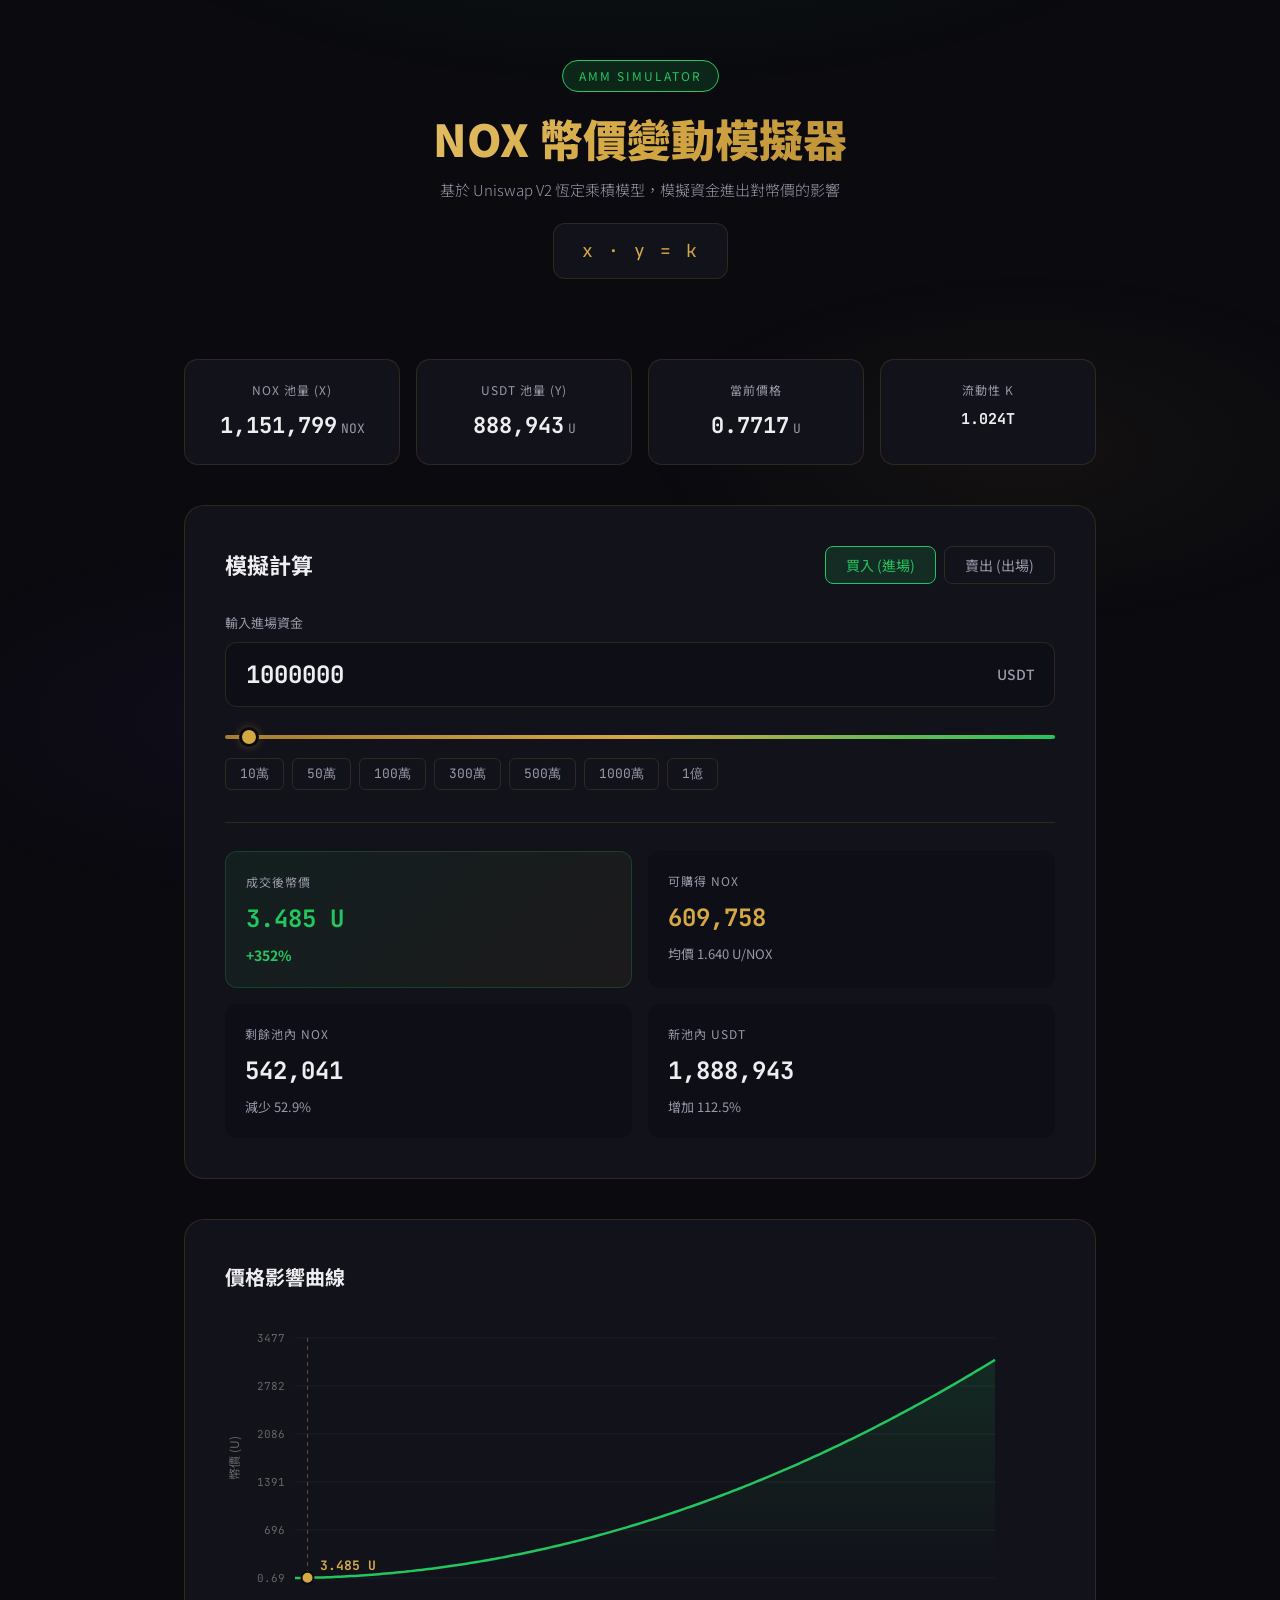
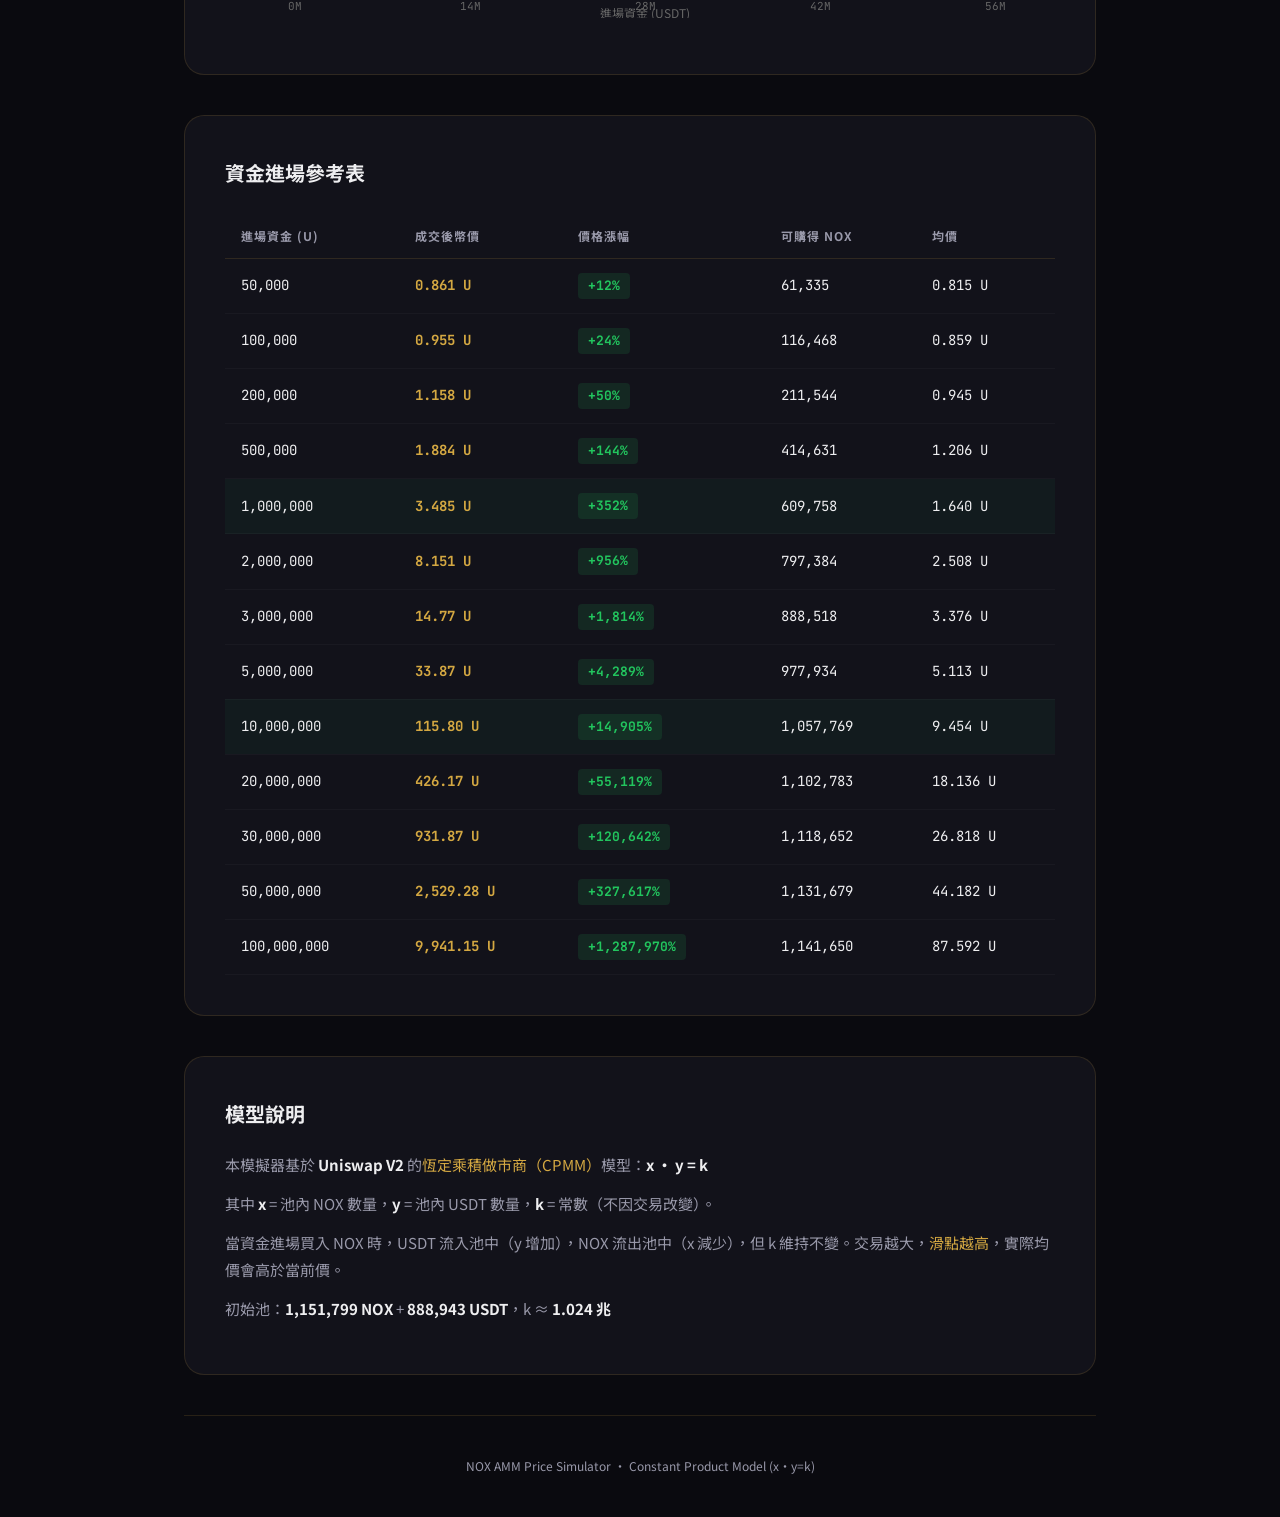
==== amm.html @ d7631117 "feat(amm): add NOX AMM price simulator" ====
<!DOCTYPE html>
<html lang="zh-Hant">
<head>
<meta charset="UTF-8">
<meta name="viewport" content="width=device-width, initial-scale=1.0">
<title>NOX AMM 幣價模擬器</title>
<style>
  @import url('https://fonts.googleapis.com/css2?family=Noto+Sans+TC:wght@300;400;500;700;900&family=JetBrains+Mono:wght@400;700&display=swap');

  :root {
    --gold: #D4A842;
    --gold-light: #F0D68A;
    --gold-dark: #A67C2E;
    --green: #22C55E;
    --green-glow: rgba(34, 197, 94, 0.15);
    --red: #EF4444;
    --bg-dark: #0A0A0F;
    --bg-card: #12121A;
    --bg-card-hover: #1A1A28;
    --bg-input: #0E0E16;
    --text-primary: #EEEEF0;
    --text-secondary: #9999AA;
    --purple: #8B5CF6;
    --blue: #3B82F6;
    --border: rgba(212, 168, 66, 0.15);
    --border-focus: rgba(212, 168, 66, 0.4);
  }

  * { margin: 0; padding: 0; box-sizing: border-box; }

  body {
    font-family: 'Noto Sans TC', -apple-system, sans-serif;
    background: var(--bg-dark);
    color: var(--text-primary);
    line-height: 1.7;
    overflow-x: hidden;
    min-height: 100vh;
  }

  body::before {
    content: '';
    position: fixed;
    top: 0; left: 0; right: 0; bottom: 0;
    background:
      radial-gradient(ellipse 80% 50% at 50% -20%, rgba(34, 197, 94, 0.08) 0%, transparent 60%),
      radial-gradient(ellipse 60% 40% at 80% 50%, rgba(212, 168, 66, 0.05) 0%, transparent 50%),
      radial-gradient(ellipse 60% 40% at 20% 80%, rgba(139, 92, 246, 0.05) 0%, transparent 50%);
    pointer-events: none;
    z-index: 0;
  }

  .container {
    max-width: 960px;
    margin: 0 auto;
    padding: 0 24px;
    position: relative;
    z-index: 1;
  }

  /* Hero */
  .hero {
    text-align: center;
    padding: 60px 0 40px;
  }

  .hero-badge {
    display: inline-block;
    padding: 5px 16px;
    border: 1px solid var(--green);
    border-radius: 50px;
    font-size: 12px;
    letter-spacing: 2px;
    color: var(--green);
    text-transform: uppercase;
    margin-bottom: 20px;
    background: var(--green-glow);
  }

  .hero h1 {
    font-size: clamp(28px, 5vw, 44px);
    font-weight: 900;
    line-height: 1.2;
    margin-bottom: 12px;
    background: linear-gradient(135deg, var(--gold-light) 0%, var(--gold) 50%, var(--gold-dark) 100%);
    -webkit-background-clip: text;
    -webkit-text-fill-color: transparent;
    background-clip: text;
  }

  .hero-sub {
    font-size: 15px;
    color: var(--text-secondary);
    font-weight: 300;
  }

  .formula-bar {
    display: inline-block;
    background: var(--bg-card);
    border: 1px solid var(--border);
    border-radius: 12px;
    padding: 12px 28px;
    margin-top: 20px;
    font-family: 'JetBrains Mono', monospace;
    font-size: 18px;
    color: var(--gold);
    letter-spacing: 2px;
  }

  /* Current pool state */
  .pool-state {
    display: grid;
    grid-template-columns: repeat(4, 1fr);
    gap: 16px;
    margin: 40px 0;
  }

  .pool-stat {
    background: var(--bg-card);
    border: 1px solid var(--border);
    border-radius: 14px;
    padding: 20px;
    text-align: center;
  }

  .pool-stat-label {
    font-size: 12px;
    color: var(--text-secondary);
    letter-spacing: 1px;
    text-transform: uppercase;
    margin-bottom: 6px;
  }

  .pool-stat-value {
    font-family: 'JetBrains Mono', monospace;
    font-size: 22px;
    font-weight: 700;
    color: var(--text-primary);
  }

  .pool-stat-value .unit {
    font-size: 13px;
    color: var(--text-secondary);
    font-weight: 400;
    margin-left: 4px;
  }

  /* Simulator */
  .simulator {
    background: var(--bg-card);
    border: 1px solid var(--border);
    border-radius: 20px;
    padding: 40px;
    margin-bottom: 40px;
  }

  .sim-header {
    display: flex;
    align-items: center;
    justify-content: space-between;
    margin-bottom: 28px;
    flex-wrap: wrap;
    gap: 12px;
  }

  .sim-header h2 {
    font-size: 22px;
    font-weight: 700;
  }

  .sim-direction {
    display: flex;
    gap: 8px;
  }

  .dir-btn {
    padding: 8px 20px;
    border-radius: 8px;
    border: 1px solid var(--border);
    background: transparent;
    color: var(--text-secondary);
    font-family: 'Noto Sans TC', sans-serif;
    font-size: 14px;
    cursor: pointer;
    transition: all 0.2s;
  }

  .dir-btn.active {
    background: var(--green-glow);
    border-color: var(--green);
    color: var(--green);
  }

  .dir-btn.sell.active {
    background: rgba(239, 68, 68, 0.1);
    border-color: var(--red);
    color: var(--red);
  }

  .input-group {
    margin-bottom: 24px;
  }

  .input-label {
    font-size: 13px;
    color: var(--text-secondary);
    margin-bottom: 8px;
    display: block;
  }

  .input-wrapper {
    position: relative;
  }

  .input-wrapper input {
    width: 100%;
    padding: 16px 20px;
    padding-right: 60px;
    background: var(--bg-input);
    border: 1px solid var(--border);
    border-radius: 12px;
    color: var(--text-primary);
    font-family: 'JetBrains Mono', monospace;
    font-size: 24px;
    font-weight: 700;
    outline: none;
    transition: border-color 0.2s;
  }

  .input-wrapper input:focus {
    border-color: var(--border-focus);
  }

  .input-unit {
    position: absolute;
    right: 20px;
    top: 50%;
    transform: translateY(-50%);
    font-size: 14px;
    color: var(--text-secondary);
    font-weight: 500;
  }

  .slider-wrapper {
    margin-top: 12px;
  }

  .slider-wrapper input[type="range"] {
    width: 100%;
    -webkit-appearance: none;
    height: 4px;
    border-radius: 2px;
    background: linear-gradient(to right, var(--gold-dark), var(--gold), var(--green));
    outline: none;
  }

  .slider-wrapper input[type="range"]::-webkit-slider-thumb {
    -webkit-appearance: none;
    width: 20px;
    height: 20px;
    border-radius: 50%;
    background: var(--gold);
    cursor: pointer;
    border: 3px solid var(--bg-dark);
    box-shadow: 0 0 10px rgba(212, 168, 66, 0.3);
  }

  .preset-btns {
    display: flex;
    gap: 8px;
    margin-top: 12px;
    flex-wrap: wrap;
  }

  .preset-btn {
    padding: 6px 14px;
    border-radius: 6px;
    border: 1px solid var(--border);
    background: transparent;
    color: var(--text-secondary);
    font-family: 'JetBrains Mono', monospace;
    font-size: 13px;
    cursor: pointer;
    transition: all 0.2s;
  }

  .preset-btn:hover {
    border-color: var(--gold);
    color: var(--gold);
    background: rgba(212, 168, 66, 0.06);
  }

  /* Results */
  .results {
    display: grid;
    grid-template-columns: 1fr 1fr;
    gap: 16px;
    margin-top: 32px;
    padding-top: 28px;
    border-top: 1px solid var(--border);
  }

  .result-card {
    background: var(--bg-input);
    border-radius: 12px;
    padding: 20px;
  }

  .result-label {
    font-size: 12px;
    color: var(--text-secondary);
    letter-spacing: 1px;
    text-transform: uppercase;
    margin-bottom: 6px;
  }

  .result-value {
    font-family: 'JetBrains Mono', monospace;
    font-size: 24px;
    font-weight: 700;
  }

  .result-sub {
    font-size: 13px;
    color: var(--text-secondary);
    margin-top: 4px;
  }

  .result-change {
    font-size: 14px;
    font-weight: 700;
    margin-top: 4px;
  }

  .up { color: var(--green); }
  .down { color: var(--red); }

  .result-card.highlight {
    background: linear-gradient(135deg, rgba(34, 197, 94, 0.08), rgba(212, 168, 66, 0.06));
    border: 1px solid rgba(34, 197, 94, 0.2);
  }

  /* Chart area */
  .chart-section {
    background: var(--bg-card);
    border: 1px solid var(--border);
    border-radius: 20px;
    padding: 40px;
    margin-bottom: 40px;
  }

  .chart-section h2 {
    font-size: 20px;
    margin-bottom: 24px;
  }

  .chart-container {
    position: relative;
    height: 300px;
    margin-bottom: 16px;
  }

  canvas {
    width: 100% !important;
    height: 100% !important;
  }

  /* Reference table */
  .ref-table-section {
    background: var(--bg-card);
    border: 1px solid var(--border);
    border-radius: 20px;
    padding: 40px;
    margin-bottom: 40px;
  }

  .ref-table-section h2 {
    font-size: 20px;
    margin-bottom: 24px;
  }

  .ref-table {
    width: 100%;
    border-collapse: collapse;
  }

  .ref-table th {
    text-align: left;
    padding: 12px 16px;
    font-size: 12px;
    color: var(--text-secondary);
    letter-spacing: 1px;
    text-transform: uppercase;
    border-bottom: 1px solid var(--border);
  }

  .ref-table td {
    padding: 14px 16px;
    font-family: 'JetBrains Mono', monospace;
    font-size: 14px;
    border-bottom: 1px solid rgba(255,255,255,0.03);
  }

  .ref-table tr:hover td {
    background: rgba(212, 168, 66, 0.03);
  }

  .ref-table .highlight-row td {
    background: rgba(34, 197, 94, 0.05);
  }

  .badge-up {
    display: inline-block;
    padding: 2px 10px;
    border-radius: 4px;
    background: rgba(34, 197, 94, 0.12);
    color: var(--green);
    font-size: 13px;
    font-weight: 700;
  }

  /* Explanation */
  .explain {
    background: var(--bg-card);
    border: 1px solid var(--border);
    border-radius: 20px;
    padding: 40px;
    margin-bottom: 40px;
  }

  .explain h2 {
    font-size: 20px;
    margin-bottom: 20px;
  }

  .explain p {
    color: var(--text-secondary);
    font-size: 15px;
    margin-bottom: 12px;
    line-height: 1.8;
  }

  .explain strong { color: var(--text-primary); }
  .explain .gold { color: var(--gold); }

  /* Footer */
  .footer {
    text-align: center;
    padding: 40px 0;
    border-top: 1px solid var(--border);
  }

  .footer p {
    color: var(--text-secondary);
    font-size: 12px;
  }

  /* Responsive */
  @media (max-width: 768px) {
    .pool-state { grid-template-columns: repeat(2, 1fr); }
    .results { grid-template-columns: 1fr; }
    .simulator { padding: 24px; }
    .chart-section, .ref-table-section, .explain { padding: 24px; }
    .ref-table { font-size: 12px; }
    .ref-table th, .ref-table td { padding: 10px 8px; }
  }

  @media (max-width: 480px) {
    .pool-state { grid-template-columns: 1fr 1fr; gap: 10px; }
    .pool-stat { padding: 14px; }
    .pool-stat-value { font-size: 18px; }
    .input-wrapper input { font-size: 20px; }
    .hero { padding: 40px 0 24px; }
  }

  /* Animations */
  .fade-in {
    opacity: 0;
    transform: translateY(20px);
    transition: opacity 0.5s ease, transform 0.5s ease;
  }
  .fade-in.visible { opacity: 1; transform: translateY(0); }
</style>
</head>
<body>

<div class="container">

  <section class="hero fade-in">
    <div class="hero-badge">AMM Simulator</div>
    <h1>NOX 幣價變動模擬器</h1>
    <p class="hero-sub">基於 Uniswap V2 恆定乘積模型，模擬資金進出對幣價的影響</p>
    <div class="formula-bar">x &middot; y = k</div>
  </section>

  <div class="pool-state fade-in">
    <div class="pool-stat">
      <div class="pool-stat-label">NOX 池量 (x)</div>
      <div class="pool-stat-value">1,151,799<span class="unit">NOX</span></div>
    </div>
    <div class="pool-stat">
      <div class="pool-stat-label">USDT 池量 (y)</div>
      <div class="pool-stat-value">888,943<span class="unit">U</span></div>
    </div>
    <div class="pool-stat">
      <div class="pool-stat-label">當前價格</div>
      <div class="pool-stat-value">0.7717<span class="unit">U</span></div>
    </div>
    <div class="pool-stat">
      <div class="pool-stat-label">流動性 k</div>
      <div class="pool-stat-value" style="font-size:15px">1.024T</div>
    </div>
  </div>

  <!-- Simulator -->
  <section class="simulator fade-in">
    <div class="sim-header">
      <h2>模擬計算</h2>
      <div class="sim-direction">
        <button class="dir-btn active" id="btn-buy" onclick="setDirection('buy')">買入 (進場)</button>
        <button class="dir-btn sell" id="btn-sell" onclick="setDirection('sell')">賣出 (出場)</button>
      </div>
    </div>

    <div class="input-group">
      <label class="input-label" id="input-label-text">輸入進場資金</label>
      <div class="input-wrapper">
        <input type="number" id="amount-input" value="1000000" min="0" step="10000" oninput="calculate()">
        <span class="input-unit" id="input-unit-text">USDT</span>
      </div>
      <div class="slider-wrapper">
        <input type="range" id="amount-slider" min="10000" max="56000000" step="100000" value="1000000" oninput="syncSlider()">
      </div>
      <div class="preset-btns">
        <button class="preset-btn" onclick="setAmount(100000)">10萬</button>
        <button class="preset-btn" onclick="setAmount(500000)">50萬</button>
        <button class="preset-btn" onclick="setAmount(1000000)">100萬</button>
        <button class="preset-btn" onclick="setAmount(3000000)">300萬</button>
        <button class="preset-btn" onclick="setAmount(5000000)">500萬</button>
        <button class="preset-btn" onclick="setAmount(10000000)">1000萬</button>
        <button class="preset-btn" onclick="setAmount(100000000)">1億</button>
      </div>
    </div>

    <div class="results" id="results">
      <div class="result-card highlight">
        <div class="result-label">成交後幣價</div>
        <div class="result-value up" id="res-price">2.69 U</div>
        <div class="result-change up" id="res-change">+532%</div>
      </div>
      <div class="result-card">
        <div class="result-label" id="res-nox-label">可購得 NOX</div>
        <div class="result-value" id="res-nox" style="color:var(--gold)">933,869</div>
        <div class="result-sub" id="res-avg">均價 1.071 U/NOX</div>
      </div>
      <div class="result-card">
        <div class="result-label">剩餘池內 NOX</div>
        <div class="result-value" id="res-pool-nox">615,061</div>
        <div class="result-sub" id="res-pool-pct">減少 60.3%</div>
      </div>
      <div class="result-card">
        <div class="result-label">新池內 USDT</div>
        <div class="result-value" id="res-pool-usdt">1,658,620</div>
        <div class="result-sub" id="res-pool-usdt-pct">增加 151.8%</div>
      </div>
    </div>
  </section>

  <!-- Chart -->
  <section class="chart-section fade-in">
    <h2>價格影響曲線</h2>
    <div class="chart-container">
      <canvas id="priceChart"></canvas>
    </div>
  </section>

  <!-- Reference table -->
  <section class="ref-table-section fade-in">
    <h2>資金進場參考表</h2>
    <table class="ref-table">
      <thead>
        <tr>
          <th>進場資金 (U)</th>
          <th>成交後幣價</th>
          <th>價格漲幅</th>
          <th>可購得 NOX</th>
          <th>均價</th>
        </tr>
      </thead>
      <tbody id="ref-tbody"></tbody>
    </table>
  </section>

  <!-- Explanation -->
  <section class="explain fade-in">
    <h2>模型說明</h2>
    <p>本模擬器基於 <strong>Uniswap V2</strong> 的<span class="gold">恆定乘積做市商（CPMM）</span>模型：<strong>x &middot; y = k</strong></p>
    <p>其中 <strong>x</strong> = 池內 NOX 數量，<strong>y</strong> = 池內 USDT 數量，<strong>k</strong> = 常數（不因交易改變）。</p>
    <p>當資金進場買入 NOX 時，USDT 流入池中（y 增加），NOX 流出池中（x 減少），但 k 維持不變。交易越大，<span class="gold">滑點越高</span>，實際均價會高於當前價。</p>
    <p>初始池：<strong>1,151,799 NOX</strong> + <strong>888,943 USDT</strong>，k &approx; <strong>1.024 兆</strong></p>
  </section>

  <footer class="footer">
    <p>NOX AMM Price Simulator &middot; Constant Product Model (x&middot;y=k)</p>
  </footer>

</div>

<script>
  // Pool constants
  const INIT_NOX = 1151799;
  const INIT_USDT = 888943;
  const K = INIT_NOX * INIT_USDT;
  const INIT_PRICE = INIT_USDT / INIT_NOX;

  // Slider max: buy mode ~56M USDT (→ ~3000U), sell mode 100M NOX (1億)
  const SLIDER_MAX_BUY  = 56000000;
  const SLIDER_MAX_SELL = 100000000;

  let direction = 'buy';

  function sliderMax() { return direction === 'buy' ? SLIDER_MAX_BUY : SLIDER_MAX_SELL; }

  function setDirection(dir) {
    direction = dir;
    document.getElementById('btn-buy').classList.toggle('active', dir === 'buy');
    document.getElementById('btn-sell').classList.toggle('active', dir === 'sell');
    const slider = document.getElementById('amount-slider');
    slider.max = sliderMax();
    if (dir === 'buy') {
      document.getElementById('input-label-text').textContent = '輸入進場資金';
      document.getElementById('input-unit-text').textContent = 'USDT';
    } else {
      document.getElementById('input-label-text').textContent = '輸入賣出 NOX 數量';
      document.getElementById('input-unit-text').textContent = 'NOX';
    }
    calculate();
  }

  function setAmount(val) {
    document.getElementById('amount-input').value = val;
    document.getElementById('amount-slider').value = Math.min(val, sliderMax());
    calculate();
  }

  function syncSlider() {
    document.getElementById('amount-input').value = document.getElementById('amount-slider').value;
    calculate();
  }

  function fmt(n, decimals = 0) {
    if (decimals === 0) return Math.round(n).toLocaleString('en-US');
    return n.toLocaleString('en-US', { minimumFractionDigits: decimals, maximumFractionDigits: decimals });
  }

  function calculate() {
    const amount = parseFloat(document.getElementById('amount-input').value) || 0;
    if (amount <= 0) return;

    if (direction === 'buy') {
      calcBuy(amount);
    } else {
      calcSell(amount);
    }
    drawChart();
  }

  function calcBuy(usdtIn) {
    const newUsdt = INIT_USDT + usdtIn;
    const newNox = K / newUsdt;
    const noxOut = INIT_NOX - newNox;
    const newPrice = newUsdt / newNox;
    const avgPrice = usdtIn / noxOut;
    const priceChange = ((newPrice - INIT_PRICE) / INIT_PRICE * 100);
    const noxChangePct = ((newNox - INIT_NOX) / INIT_NOX * 100);
    const usdtChangePct = ((newUsdt - INIT_USDT) / INIT_USDT * 100);

    document.getElementById('res-price').textContent = fmt(newPrice, newPrice < 10 ? 3 : 2) + ' U';
    document.getElementById('res-price').className = 'result-value up';
    document.getElementById('res-change').textContent = '+' + fmt(priceChange, 0) + '%';
    document.getElementById('res-change').className = 'result-change up';

    document.getElementById('res-nox-label').textContent = '可購得 NOX';
    document.getElementById('res-nox').textContent = fmt(noxOut);
    document.getElementById('res-avg').textContent = '均價 ' + fmt(avgPrice, 3) + ' U/NOX';

    document.getElementById('res-pool-nox').textContent = fmt(newNox);
    document.getElementById('res-pool-pct').textContent = '減少 ' + fmt(Math.abs(noxChangePct), 1) + '%';

    document.getElementById('res-pool-usdt').textContent = fmt(newUsdt);
    document.getElementById('res-pool-usdt-pct').textContent = '增加 ' + fmt(usdtChangePct, 1) + '%';
  }

  function calcSell(noxIn) {
    const newNox = INIT_NOX + noxIn;
    const newUsdt = K / newNox;
    const usdtOut = INIT_USDT - newUsdt;
    const newPrice = newUsdt / newNox;
    const avgPrice = usdtOut / noxIn;
    const priceChange = ((newPrice - INIT_PRICE) / INIT_PRICE * 100);
    const noxChangePct = ((newNox - INIT_NOX) / INIT_NOX * 100);
    const usdtChangePct = ((newUsdt - INIT_USDT) / INIT_USDT * 100);

    document.getElementById('res-price').textContent = fmt(newPrice, newPrice < 1 ? 4 : 3) + ' U';
    document.getElementById('res-price').className = 'result-value down';
    document.getElementById('res-change').textContent = fmt(priceChange, 1) + '%';
    document.getElementById('res-change').className = 'result-change down';

    document.getElementById('res-nox-label').textContent = '可套現 USDT';
    document.getElementById('res-nox').textContent = fmt(usdtOut);
    document.getElementById('res-avg').textContent = '均價 ' + fmt(avgPrice, 4) + ' U/NOX';

    document.getElementById('res-pool-nox').textContent = fmt(newNox);
    document.getElementById('res-pool-pct').textContent = '增加 ' + fmt(noxChangePct, 1) + '%';

    document.getElementById('res-pool-usdt').textContent = fmt(newUsdt);
    document.getElementById('res-pool-usdt-pct').textContent = '減少 ' + fmt(Math.abs(usdtChangePct), 1) + '%';
  }

  // Reference table
  function buildRefTable() {
    const amounts = [50000, 100000, 200000, 500000, 1000000, 2000000, 3000000, 5000000, 10000000, 20000000, 30000000, 50000000, 100000000];
    const tbody = document.getElementById('ref-tbody');
    tbody.innerHTML = '';

    for (const amt of amounts) {
      const newUsdt = INIT_USDT + amt;
      const newNox = K / newUsdt;
      const noxOut = INIT_NOX - newNox;
      const newPrice = newUsdt / newNox;
      const avgPrice = amt / noxOut;
      const change = ((newPrice - INIT_PRICE) / INIT_PRICE * 100);

      const highlight = (amt === 1000000 || amt === 10000000) ? ' class="highlight-row"' : '';
      tbody.innerHTML += `<tr${highlight}>
        <td>${fmt(amt)}</td>
        <td style="color:var(--gold);font-weight:700">${fmt(newPrice, newPrice < 10 ? 3 : 2)} U</td>
        <td><span class="badge-up">+${fmt(change, 0)}%</span></td>
        <td>${fmt(noxOut)}</td>
        <td>${fmt(avgPrice, 3)} U</td>
      </tr>`;
    }
  }

  // Canvas chart
  function drawChart() {
    const canvas = document.getElementById('priceChart');
    const ctx = canvas.getContext('2d');
    const dpr = window.devicePixelRatio || 1;
    const rect = canvas.parentElement.getBoundingClientRect();
    canvas.width = rect.width * dpr;
    canvas.height = rect.height * dpr;
    ctx.scale(dpr, dpr);
    const W = rect.width;
    const H = rect.height;

    ctx.clearRect(0, 0, W, H);

    const pad = { top: 20, right: 60, bottom: 40, left: 70 };
    const cW = W - pad.left - pad.right;
    const cH = H - pad.top - pad.bottom;

    // Generate data points
    const points = [];
    const maxInput = sliderMax();
    const steps = 200;

    for (let i = 0; i <= steps; i++) {
      const input = (i / steps) * maxInput;
      let price;
      if (direction === 'buy') {
        const newUsdt = INIT_USDT + input;
        const newNox = K / newUsdt;
        price = newUsdt / newNox;
      } else {
        const newNox = INIT_NOX + input;
        const newUsdt = K / newNox;
        price = newUsdt / newNox;
      }
      points.push({ input, price });
    }

    const maxPrice = Math.max(...points.map(p => p.price)) * 1.1;
    const minPrice = Math.min(...points.map(p => p.price)) * 0.9;

    // Grid
    ctx.strokeStyle = 'rgba(255,255,255,0.05)';
    ctx.lineWidth = 1;
    for (let i = 0; i <= 5; i++) {
      const y = pad.top + (i / 5) * cH;
      ctx.beginPath();
      ctx.moveTo(pad.left, y);
      ctx.lineTo(pad.left + cW, y);
      ctx.stroke();

      const val = maxPrice - (i / 5) * (maxPrice - minPrice);
      ctx.fillStyle = '#666';
      ctx.font = '11px JetBrains Mono';
      ctx.textAlign = 'right';
      ctx.fillText(val < 10 ? val.toFixed(2) : Math.round(val) + '', pad.left - 10, y + 4);
    }

    // X axis labels
    for (let i = 0; i <= 4; i++) {
      const x = pad.left + (i / 4) * cW;
      const val = (i / 4) * maxInput;
      ctx.fillStyle = '#666';
      ctx.font = '11px JetBrains Mono';
      ctx.textAlign = 'center';
      ctx.fillText((val / 1000000).toFixed(0) + 'M', x, H - 8);
    }

    // Gradient fill
    const gradient = ctx.createLinearGradient(0, pad.top, 0, pad.top + cH);
    if (direction === 'buy') {
      gradient.addColorStop(0, 'rgba(34, 197, 94, 0.15)');
      gradient.addColorStop(1, 'rgba(34, 197, 94, 0)');
    } else {
      gradient.addColorStop(0, 'rgba(239, 68, 68, 0)');
      gradient.addColorStop(1, 'rgba(239, 68, 68, 0.15)');
    }

    ctx.beginPath();
    ctx.moveTo(pad.left, pad.top + cH);
    for (const p of points) {
      const x = pad.left + (p.input / maxInput) * cW;
      const y = pad.top + ((maxPrice - p.price) / (maxPrice - minPrice)) * cH;
      ctx.lineTo(x, y);
    }
    ctx.lineTo(pad.left + cW, pad.top + cH);
    ctx.closePath();
    ctx.fillStyle = gradient;
    ctx.fill();

    // Line
    ctx.beginPath();
    for (let i = 0; i < points.length; i++) {
      const p = points[i];
      const x = pad.left + (p.input / maxInput) * cW;
      const y = pad.top + ((maxPrice - p.price) / (maxPrice - minPrice)) * cH;
      if (i === 0) ctx.moveTo(x, y);
      else ctx.lineTo(x, y);
    }
    ctx.strokeStyle = direction === 'buy' ? '#22C55E' : '#EF4444';
    ctx.lineWidth = 2.5;
    ctx.stroke();

    // Current input marker
    const currentAmount = parseFloat(document.getElementById('amount-input').value) || 0;
    if (currentAmount > 0 && currentAmount <= maxInput * 2) {
      let markerPrice;
      if (direction === 'buy') {
        const nu = INIT_USDT + currentAmount;
        const nn = K / nu;
        markerPrice = nu / nn;
      } else {
        const nn = INIT_NOX + currentAmount;
        const nu = K / nn;
        markerPrice = nu / nn;
      }
      const mx = pad.left + (currentAmount / maxInput) * cW;
      const my = pad.top + ((maxPrice - markerPrice) / (maxPrice - minPrice)) * cH;

      // Vertical dashed line
      ctx.setLineDash([4, 4]);
      ctx.strokeStyle = 'rgba(212, 168, 66, 0.4)';
      ctx.lineWidth = 1;
      ctx.beginPath();
      ctx.moveTo(mx, pad.top);
      ctx.lineTo(mx, pad.top + cH);
      ctx.stroke();
      ctx.setLineDash([]);

      // Dot
      ctx.beginPath();
      ctx.arc(mx, my, 6, 0, Math.PI * 2);
      ctx.fillStyle = '#D4A842';
      ctx.fill();
      ctx.strokeStyle = '#0A0A0F';
      ctx.lineWidth = 2;
      ctx.stroke();

      // Label
      ctx.fillStyle = '#D4A842';
      ctx.font = 'bold 13px JetBrains Mono';
      ctx.textAlign = 'left';
      const labelText = markerPrice < 10 ? markerPrice.toFixed(3) + ' U' : Math.round(markerPrice) + ' U';
      ctx.fillText(labelText, mx + 12, my - 8);
    }

    // Axis label
    ctx.fillStyle = '#666';
    ctx.font = '12px Noto Sans TC';
    ctx.textAlign = 'center';
    ctx.fillText(direction === 'buy' ? '進場資金 (USDT)' : '賣出數量 (NOX)', pad.left + cW / 2, H - 0);
    ctx.save();
    ctx.translate(14, pad.top + cH / 2);
    ctx.rotate(-Math.PI / 2);
    ctx.fillText('幣價 (U)', 0, 0);
    ctx.restore();
  }

  // Init
  calculate();
  buildRefTable();

  // Resize
  window.addEventListener('resize', () => { drawChart(); });

  // Scroll animations
  const observer = new IntersectionObserver((entries) => {
    entries.forEach(e => { if (e.isIntersecting) e.target.classList.add('visible'); });
  }, { threshold: 0.1 });
  document.querySelectorAll('.fade-in').forEach(el => observer.observe(el));
  setTimeout(() => {
    document.querySelectorAll('.hero, .pool-state').forEach(el => el.classList.add('visible'));
  }, 100);

  // Sync slider on input change
  document.getElementById('amount-input').addEventListener('input', function() {
    document.getElementById('amount-slider').value = Math.min(this.value, sliderMax());
  });
</script>

</body>
</html>
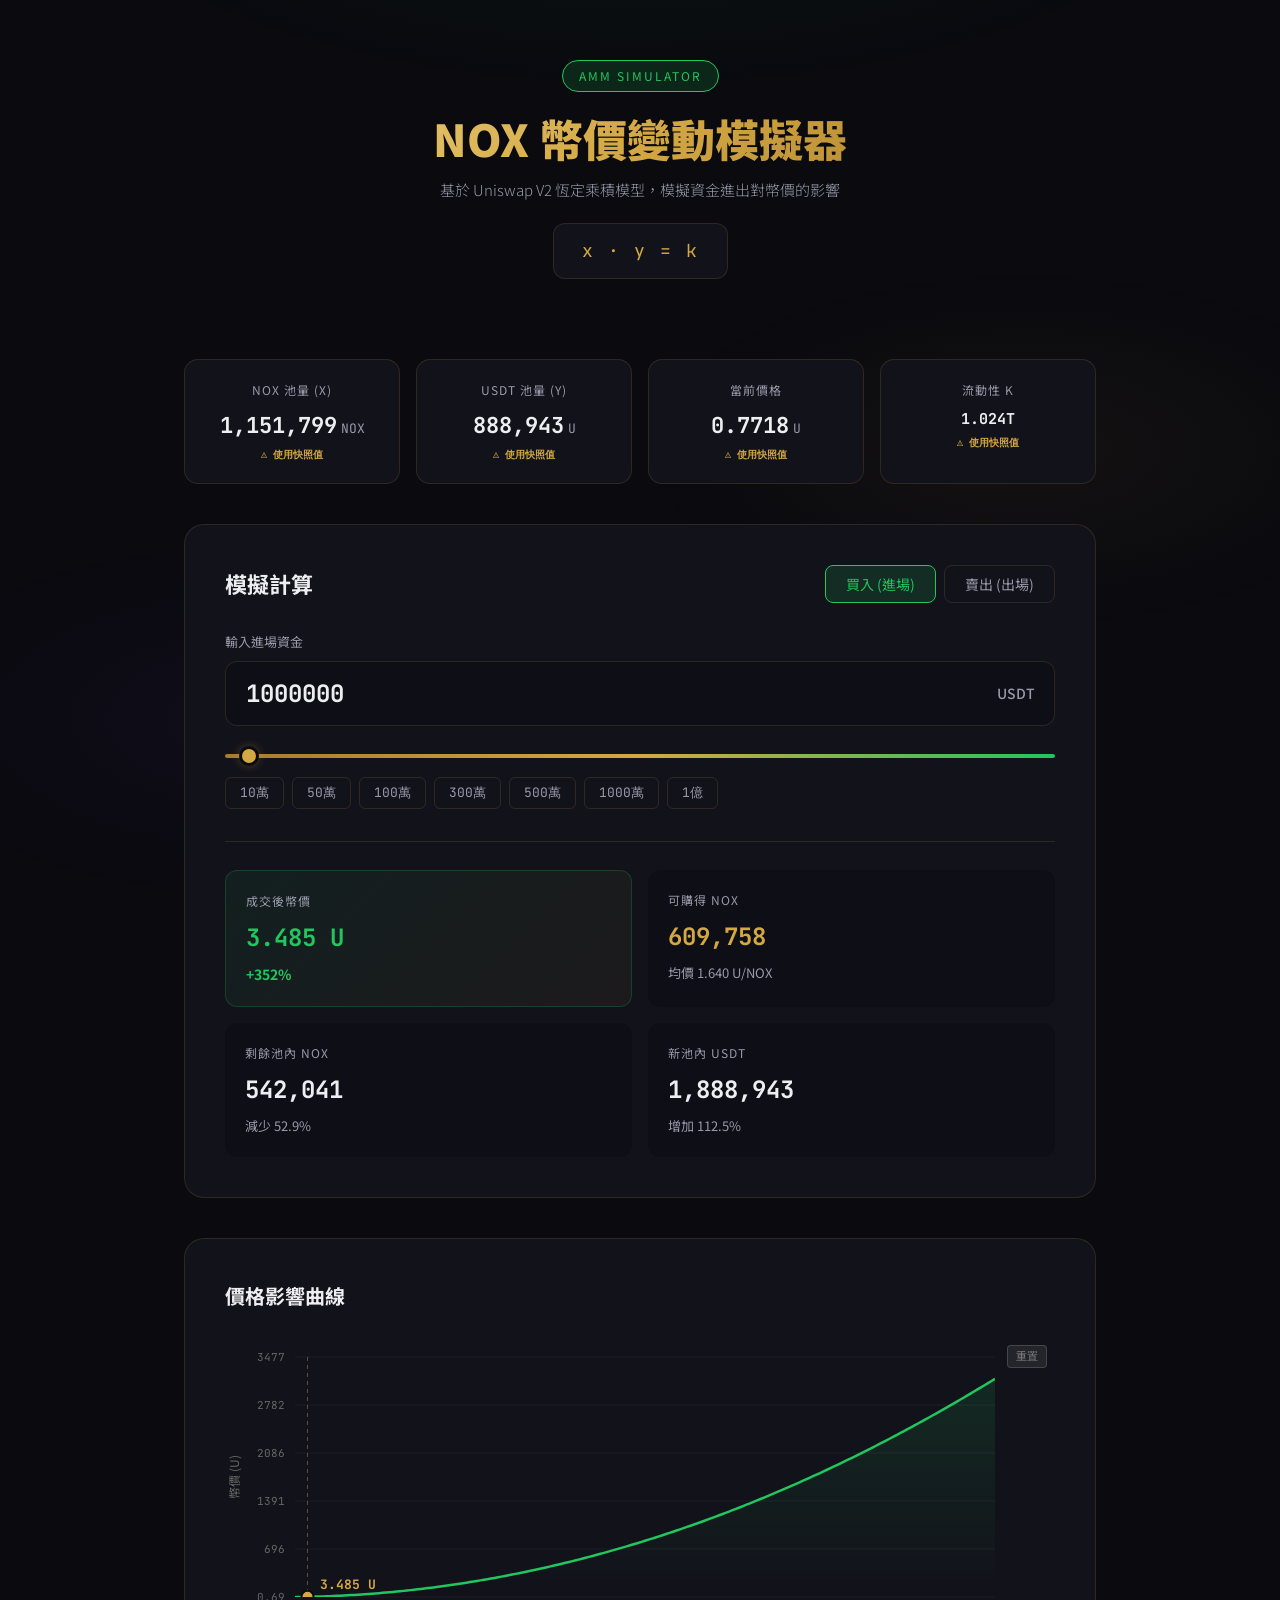
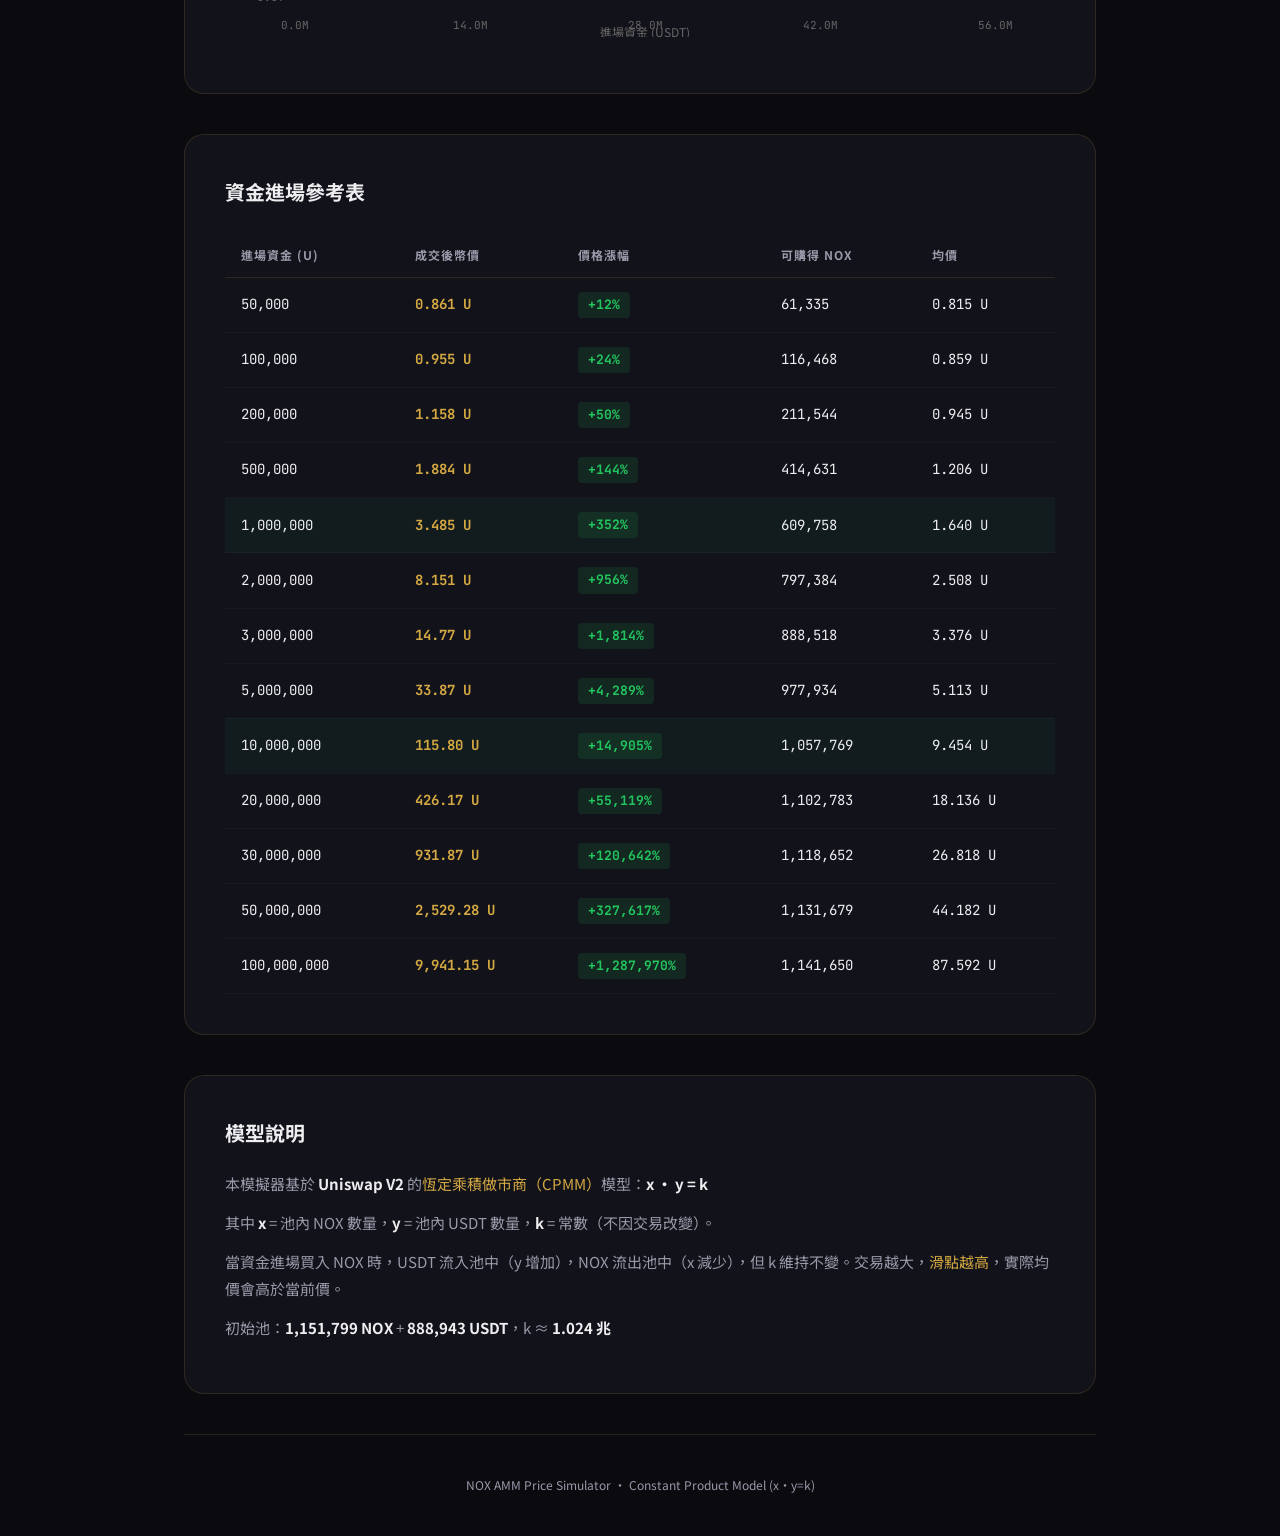
==== commit fe7b8c90: "feat(nox8): live pool data + draggable chart for AMM simulator R1: loadPoolData() fetches POOL_CA to" ====
--- a/amm.html
+++ b/amm.html
@@ -362,6 +362,26 @@
   canvas {
     width: 100% !important;
     height: 100% !important;
+    cursor: grab;
+  }
+  canvas.dragging { cursor: grabbing; }
+  #chart-reset-btn {
+    position: absolute;
+    top: 8px;
+    right: 8px;
+    background: rgba(255,255,255,0.08);
+    border: 1px solid rgba(255,255,255,0.15);
+    color: #888;
+    font-size: 11px;
+    padding: 3px 8px;
+    border-radius: 4px;
+    cursor: pointer;
+  }
+  #chart-reset-btn:hover { background: rgba(255,255,255,0.15); color: #ccc; }
+  .pool-stat-note {
+    font-size: 10px;
+    color: #D4A842;
+    margin-top: 2px;
   }
 
   /* Reference table */
@@ -495,19 +515,19 @@
   <div class="pool-state fade-in">
     <div class="pool-stat">
       <div class="pool-stat-label">NOX 池量 (x)</div>
-      <div class="pool-stat-value">1,151,799<span class="unit">NOX</span></div>
+      <div class="pool-stat-value" id="pool-nox-val">載入中…</div>
     </div>
     <div class="pool-stat">
       <div class="pool-stat-label">USDT 池量 (y)</div>
-      <div class="pool-stat-value">888,943<span class="unit">U</span></div>
+      <div class="pool-stat-value" id="pool-usdt-val">載入中…</div>
     </div>
     <div class="pool-stat">
       <div class="pool-stat-label">當前價格</div>
-      <div class="pool-stat-value">0.7717<span class="unit">U</span></div>
+      <div class="pool-stat-value" id="pool-price-val">載入中…</div>
     </div>
     <div class="pool-stat">
       <div class="pool-stat-label">流動性 k</div>
-      <div class="pool-stat-value" style="font-size:15px">1.024T</div>
+      <div class="pool-stat-value" id="pool-k-val" style="font-size:15px">載入中…</div>
     </div>
   </div>
 
@@ -570,6 +590,7 @@
     <h2>價格影響曲線</h2>
     <div class="chart-container">
       <canvas id="priceChart"></canvas>
+      <button id="chart-reset-btn" onclick="resetChartView()" title="重置視圖">重置</button>
     </div>
   </section>
 
@@ -606,11 +627,54 @@
 </div>
 
 <script>
-  // Pool constants
-  const INIT_NOX = 1151799;
-  const INIT_USDT = 888943;
-  const K = INIT_NOX * INIT_USDT;
-  const INIT_PRICE = INIT_USDT / INIT_NOX;
+  // Pool constants (let — updated by loadPoolData)
+  const POOL_CA = '0xd3211dcd145990f740f8607fb0364080d718e3e3';
+  const NOX_CA_POOL  = '0xb23bb8c2c6cb9169eeac8f2bd42fcf333a1a8c55';
+  const USDT_CA_POOL = '0xfd086bc7cd5c481dcc9c85ebe478a1c0b69fcbb9';
+  const BS_API = 'https://arbitrum.blockscout.com/api/v2';
+
+  let INIT_NOX = 1151799;
+  let INIT_USDT = 888943;
+  let K = INIT_NOX * INIT_USDT;
+  let INIT_PRICE = INIT_USDT / INIT_NOX;
+
+  function fmtPoolK(v) {
+    if (v >= 1e12) return (v/1e12).toFixed(3) + 'T';
+    if (v >= 1e9)  return (v/1e9).toFixed(2) + 'B';
+    return (v/1e6).toFixed(1) + 'M';
+  }
+
+  function updatePoolCards(note) {
+    document.getElementById('pool-nox-val').innerHTML  = Number(INIT_NOX).toLocaleString() + '<span class="unit">NOX</span>' + (note ? `<div class="pool-stat-note">${note}</div>` : '');
+    document.getElementById('pool-usdt-val').innerHTML = Number(INIT_USDT).toLocaleString() + '<span class="unit">U</span>' + (note ? `<div class="pool-stat-note">${note}</div>` : '');
+    document.getElementById('pool-price-val').innerHTML = INIT_PRICE.toFixed(4) + '<span class="unit">U</span>' + (note ? `<div class="pool-stat-note">${note}</div>` : '');
+    document.getElementById('pool-k-val').innerHTML    = fmtPoolK(K) + (note ? `<div class="pool-stat-note">${note}</div>` : '');
+  }
+
+  async function loadPoolData() {
+    try {
+      const res = await fetch(`${BS_API}/addresses/${POOL_CA}/token-balances`);
+      if (!res.ok) throw new Error('http ' + res.status);
+      const balances = await res.json();
+      let gotNox = false, gotUsdt = false;
+      for (const b of balances) {
+        const addr = (b.token?.address || '').toLowerCase();
+        if (addr === NOX_CA_POOL) {
+          INIT_NOX = parseInt(b.value) / 1e18;
+          gotNox = true;
+        } else if (addr === USDT_CA_POOL) {
+          INIT_USDT = parseInt(b.value) / 1e6;
+          gotUsdt = true;
+        }
+      }
+      if (!gotNox || !gotUsdt) throw new Error('token not found');
+      K = INIT_NOX * INIT_USDT;
+      INIT_PRICE = INIT_USDT / INIT_NOX;
+      updatePoolCards();
+    } catch (e) {
+      updatePoolCards('⚠ 使用快照值');
+    }
+  }
 
   // Slider max: buy mode ~56M USDT (→ ~3000U), sell mode 100M NOX (1億)
   const SLIDER_MAX_BUY  = 56000000;
@@ -741,6 +805,14 @@
     }
   }
 
+  // Chart view state (pan/zoom)
+  let viewStart = 0, viewEnd = 1;
+
+  function resetChartView() {
+    viewStart = 0; viewEnd = 1;
+    drawChart();
+  }
+
   // Canvas chart
   function drawChart() {
     const canvas = document.getElementById('priceChart');
@@ -759,11 +831,10 @@
     const cW = W - pad.left - pad.right;
     const cH = H - pad.top - pad.bottom;
 
-    // Generate data points
-    const points = [];
+    // Generate all data points
     const maxInput = sliderMax();
     const steps = 200;
-
+    const allPoints = [];
     for (let i = 0; i <= steps; i++) {
       const input = (i / steps) * maxInput;
       let price;
@@ -776,22 +847,27 @@
         const newUsdt = K / newNox;
         price = newUsdt / newNox;
       }
-      points.push({ input, price });
+      allPoints.push({ input, price });
     }
 
-    const maxPrice = Math.max(...points.map(p => p.price)) * 1.1;
-    const minPrice = Math.min(...points.map(p => p.price)) * 0.9;
-
-    // Grid
+    // Visible range
+    const viewMin = viewStart * maxInput;
+    const viewMax = viewEnd * maxInput;
+    const pts = allPoints.filter(p => p.input >= viewMin && p.input <= viewMax);
+    if (pts.length < 2) return;
+
+    const maxPrice = Math.max(...pts.map(p => p.price)) * 1.1;
+    const minPrice = Math.min(...pts.map(p => p.price)) * 0.9;
+
+    const toX = (v) => pad.left + ((v - viewMin) / (viewMax - viewMin)) * cW;
+    const toY = (p) => pad.top  + ((maxPrice - p) / (maxPrice - minPrice)) * cH;
+
+    // Grid + Y labels
     ctx.strokeStyle = 'rgba(255,255,255,0.05)';
     ctx.lineWidth = 1;
     for (let i = 0; i <= 5; i++) {
       const y = pad.top + (i / 5) * cH;
-      ctx.beginPath();
-      ctx.moveTo(pad.left, y);
-      ctx.lineTo(pad.left + cW, y);
-      ctx.stroke();
-
+      ctx.beginPath(); ctx.moveTo(pad.left, y); ctx.lineTo(pad.left + cW, y); ctx.stroke();
       const val = maxPrice - (i / 5) * (maxPrice - minPrice);
       ctx.fillStyle = '#666';
       ctx.font = '11px JetBrains Mono';
@@ -802,12 +878,18 @@
     // X axis labels
     for (let i = 0; i <= 4; i++) {
       const x = pad.left + (i / 4) * cW;
-      const val = (i / 4) * maxInput;
+      const val = viewMin + (i / 4) * (viewMax - viewMin);
       ctx.fillStyle = '#666';
       ctx.font = '11px JetBrains Mono';
       ctx.textAlign = 'center';
-      ctx.fillText((val / 1000000).toFixed(0) + 'M', x, H - 8);
+      ctx.fillText((val / 1000000).toFixed(1) + 'M', x, H - 8);
     }
+
+    // Clip to chart area
+    ctx.save();
+    ctx.beginPath();
+    ctx.rect(pad.left, pad.top, cW, cH);
+    ctx.clip();
 
     // Gradient fill
     const gradient = ctx.createLinearGradient(0, pad.top, 0, pad.top + cH);
@@ -818,76 +900,48 @@
       gradient.addColorStop(0, 'rgba(239, 68, 68, 0)');
       gradient.addColorStop(1, 'rgba(239, 68, 68, 0.15)');
     }
-
     ctx.beginPath();
-    ctx.moveTo(pad.left, pad.top + cH);
-    for (const p of points) {
-      const x = pad.left + (p.input / maxInput) * cW;
-      const y = pad.top + ((maxPrice - p.price) / (maxPrice - minPrice)) * cH;
-      ctx.lineTo(x, y);
-    }
-    ctx.lineTo(pad.left + cW, pad.top + cH);
+    ctx.moveTo(toX(pts[0].input), pad.top + cH);
+    for (const p of pts) ctx.lineTo(toX(p.input), toY(p.price));
+    ctx.lineTo(toX(pts[pts.length-1].input), pad.top + cH);
     ctx.closePath();
     ctx.fillStyle = gradient;
     ctx.fill();
 
     // Line
     ctx.beginPath();
-    for (let i = 0; i < points.length; i++) {
-      const p = points[i];
-      const x = pad.left + (p.input / maxInput) * cW;
-      const y = pad.top + ((maxPrice - p.price) / (maxPrice - minPrice)) * cH;
-      if (i === 0) ctx.moveTo(x, y);
-      else ctx.lineTo(x, y);
-    }
+    pts.forEach((p, i) => { if (i === 0) ctx.moveTo(toX(p.input), toY(p.price)); else ctx.lineTo(toX(p.input), toY(p.price)); });
     ctx.strokeStyle = direction === 'buy' ? '#22C55E' : '#EF4444';
     ctx.lineWidth = 2.5;
     ctx.stroke();
 
-    // Current input marker
+    // Current input marker — only draw if within visible range
     const currentAmount = parseFloat(document.getElementById('amount-input').value) || 0;
-    if (currentAmount > 0 && currentAmount <= maxInput * 2) {
+    if (currentAmount > 0 && currentAmount >= viewMin && currentAmount <= viewMax) {
       let markerPrice;
       if (direction === 'buy') {
-        const nu = INIT_USDT + currentAmount;
-        const nn = K / nu;
-        markerPrice = nu / nn;
+        const nu = INIT_USDT + currentAmount; markerPrice = nu / (K / nu);
       } else {
-        const nn = INIT_NOX + currentAmount;
-        const nu = K / nn;
-        markerPrice = nu / nn;
+        const nn = INIT_NOX + currentAmount; markerPrice = (K / nn) / nn;
       }
-      const mx = pad.left + (currentAmount / maxInput) * cW;
-      const my = pad.top + ((maxPrice - markerPrice) / (maxPrice - minPrice)) * cH;
-
-      // Vertical dashed line
+      const mx = toX(currentAmount), my = toY(markerPrice);
       ctx.setLineDash([4, 4]);
       ctx.strokeStyle = 'rgba(212, 168, 66, 0.4)';
       ctx.lineWidth = 1;
-      ctx.beginPath();
-      ctx.moveTo(mx, pad.top);
-      ctx.lineTo(mx, pad.top + cH);
-      ctx.stroke();
+      ctx.beginPath(); ctx.moveTo(mx, pad.top); ctx.lineTo(mx, pad.top + cH); ctx.stroke();
       ctx.setLineDash([]);
-
-      // Dot
-      ctx.beginPath();
-      ctx.arc(mx, my, 6, 0, Math.PI * 2);
-      ctx.fillStyle = '#D4A842';
-      ctx.fill();
-      ctx.strokeStyle = '#0A0A0F';
-      ctx.lineWidth = 2;
-      ctx.stroke();
-
-      // Label
+      ctx.beginPath(); ctx.arc(mx, my, 6, 0, Math.PI * 2);
+      ctx.fillStyle = '#D4A842'; ctx.fill();
+      ctx.strokeStyle = '#0A0A0F'; ctx.lineWidth = 2; ctx.stroke();
       ctx.fillStyle = '#D4A842';
       ctx.font = 'bold 13px JetBrains Mono';
       ctx.textAlign = 'left';
-      const labelText = markerPrice < 10 ? markerPrice.toFixed(3) + ' U' : Math.round(markerPrice) + ' U';
-      ctx.fillText(labelText, mx + 12, my - 8);
+      ctx.fillText(markerPrice < 10 ? markerPrice.toFixed(3) + ' U' : Math.round(markerPrice) + ' U', mx + 12, my - 8);
     }
 
-    // Axis label
+    ctx.restore();
+
+    // Axis labels
     ctx.fillStyle = '#666';
     ctx.font = '12px Noto Sans TC';
     ctx.textAlign = 'center';
@@ -899,9 +953,86 @@
     ctx.restore();
   }
 
+  // Chart pan/zoom state
+  let _isDragging = false, _dragLastX = 0, _touchLastX = 0, _pinchLastDist = 0;
+
+  function _chartPanBy(dxPx) {
+    const canvas = document.getElementById('priceChart');
+    const cW = canvas.getBoundingClientRect().width - 70 - 60;
+    const w = viewEnd - viewStart;
+    const delta = -(dxPx / cW) * w;
+    viewStart = Math.max(0, Math.min(1 - w, viewStart + delta));
+    viewEnd = viewStart + w;
+    drawChart();
+  }
+
+  function _chartZoomAt(fracX, factor) {
+    const w = viewEnd - viewStart;
+    const newW = Math.max(0.1, Math.min(1.0, w * factor));
+    const focus = viewStart + fracX * w;
+    viewStart = Math.max(0, focus - fracX * newW);
+    viewEnd = viewStart + newW;
+    if (viewEnd > 1) { viewEnd = 1; viewStart = Math.max(0, 1 - newW); }
+    drawChart();
+  }
+
+  function _chartFracX(canvas, clientX) {
+    const r = canvas.getBoundingClientRect();
+    return Math.max(0, Math.min(1, (clientX - r.left - 70) / (r.width - 70 - 60)));
+  }
+
+  {
+    const canvas = document.getElementById('priceChart');
+
+    canvas.addEventListener('mousedown', e => {
+      _isDragging = true; _dragLastX = e.clientX;
+      canvas.classList.add('dragging');
+    });
+    window.addEventListener('mousemove', e => {
+      if (!_isDragging) return;
+      _chartPanBy(e.clientX - _dragLastX);
+      _dragLastX = e.clientX;
+    });
+    window.addEventListener('mouseup', () => { _isDragging = false; canvas.classList.remove('dragging'); });
+    canvas.addEventListener('mouseleave', () => { if (_isDragging) { _isDragging = false; canvas.classList.remove('dragging'); } });
+
+    canvas.addEventListener('wheel', e => {
+      e.preventDefault();
+      const factor = e.deltaY > 0 ? 1.15 : 0.87;
+      _chartZoomAt(_chartFracX(canvas, e.clientX), factor);
+    }, { passive: false });
+
+    canvas.addEventListener('dblclick', resetChartView);
+
+    canvas.addEventListener('touchstart', e => {
+      if (e.touches.length === 1) { _touchLastX = e.touches[0].clientX; _pinchLastDist = 0; }
+      if (e.touches.length === 2) {
+        _pinchLastDist = Math.abs(e.touches[0].clientX - e.touches[1].clientX);
+      }
+    }, { passive: true });
+    canvas.addEventListener('touchmove', e => {
+      e.preventDefault();
+      if (e.touches.length === 1) {
+        _chartPanBy(e.touches[0].clientX - _touchLastX);
+        _touchLastX = e.touches[0].clientX;
+      } else if (e.touches.length === 2) {
+        const dist = Math.abs(e.touches[0].clientX - e.touches[1].clientX);
+        if (_pinchLastDist > 0) {
+          const midX = (e.touches[0].clientX + e.touches[1].clientX) / 2;
+          _chartZoomAt(_chartFracX(canvas, midX), _pinchLastDist / dist);
+        }
+        _pinchLastDist = dist;
+      }
+    }, { passive: false });
+    canvas.addEventListener('touchend', () => { _pinchLastDist = 0; });
+  }
+
   // Init
-  calculate();
-  buildRefTable();
+  (async () => {
+    await loadPoolData();
+    calculate();
+    buildRefTable();
+  })();
 
   // Resize
   window.addEventListener('resize', () => { drawChart(); });
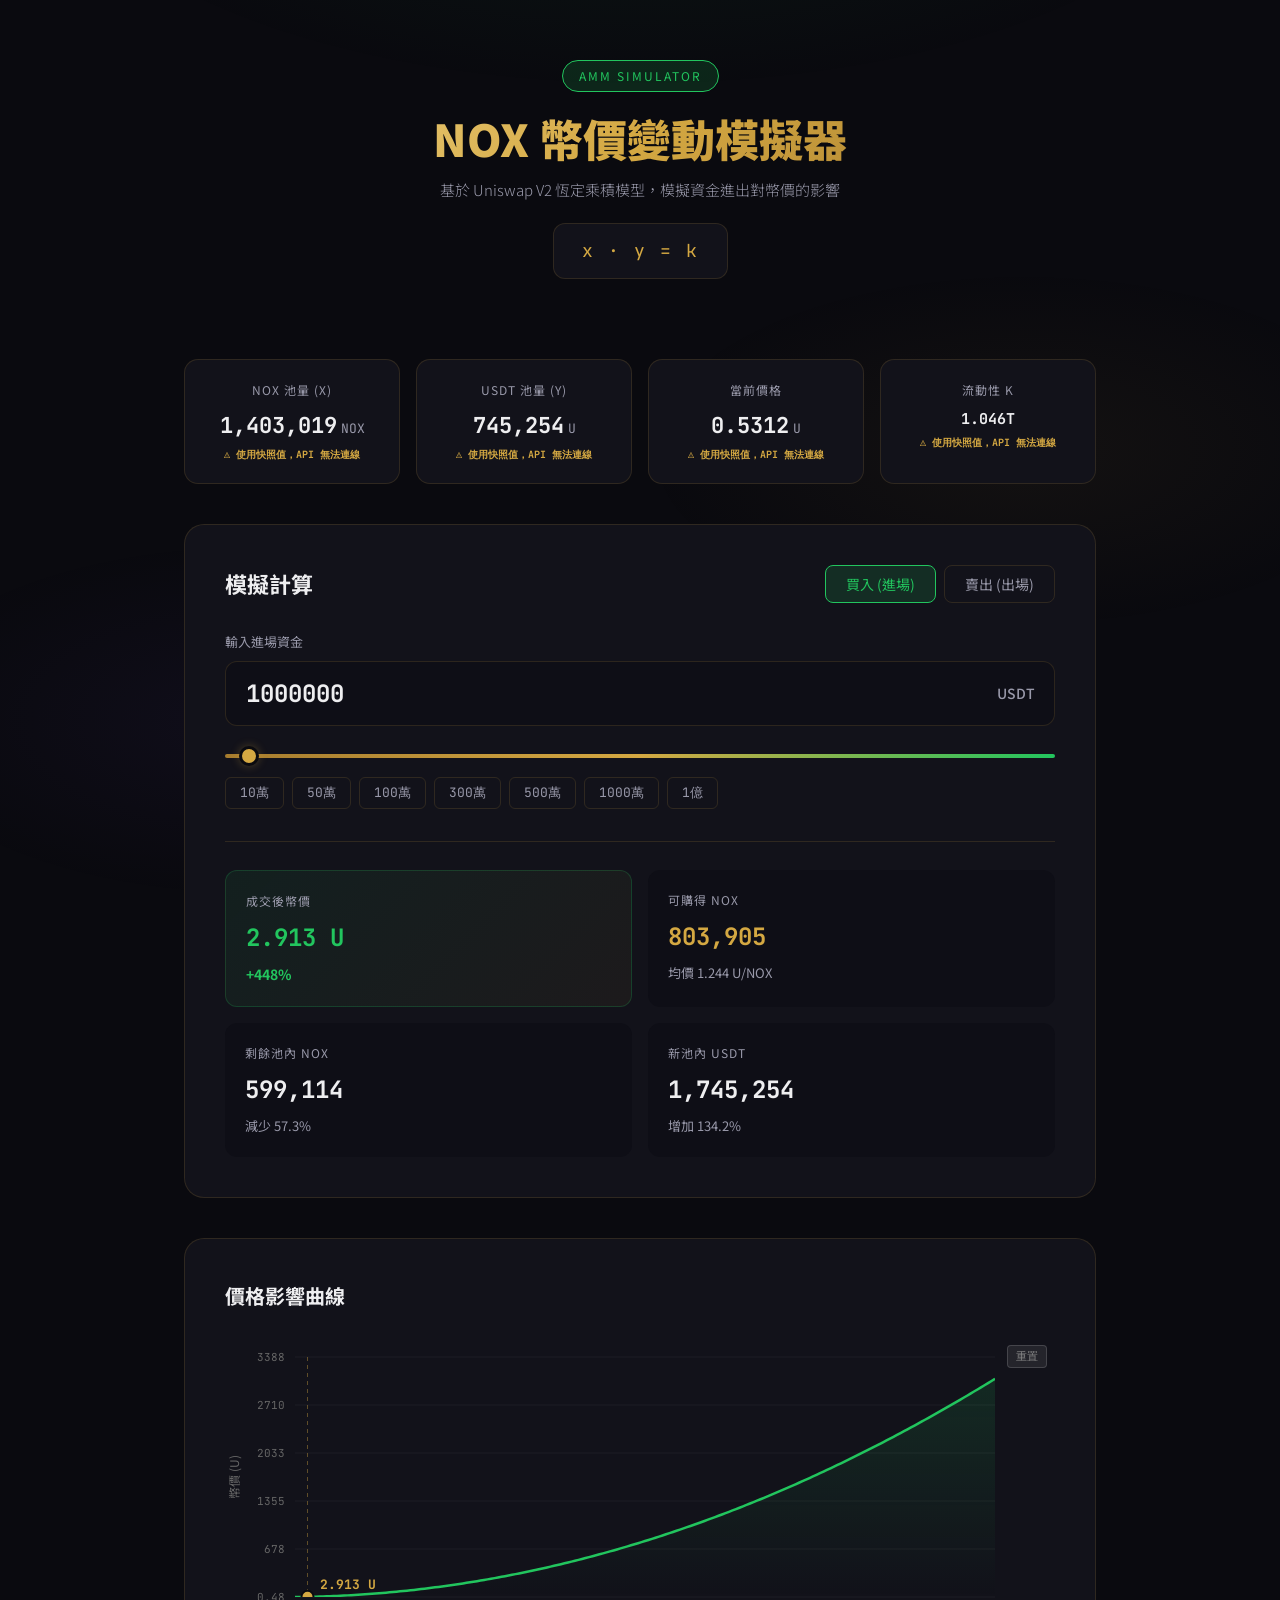
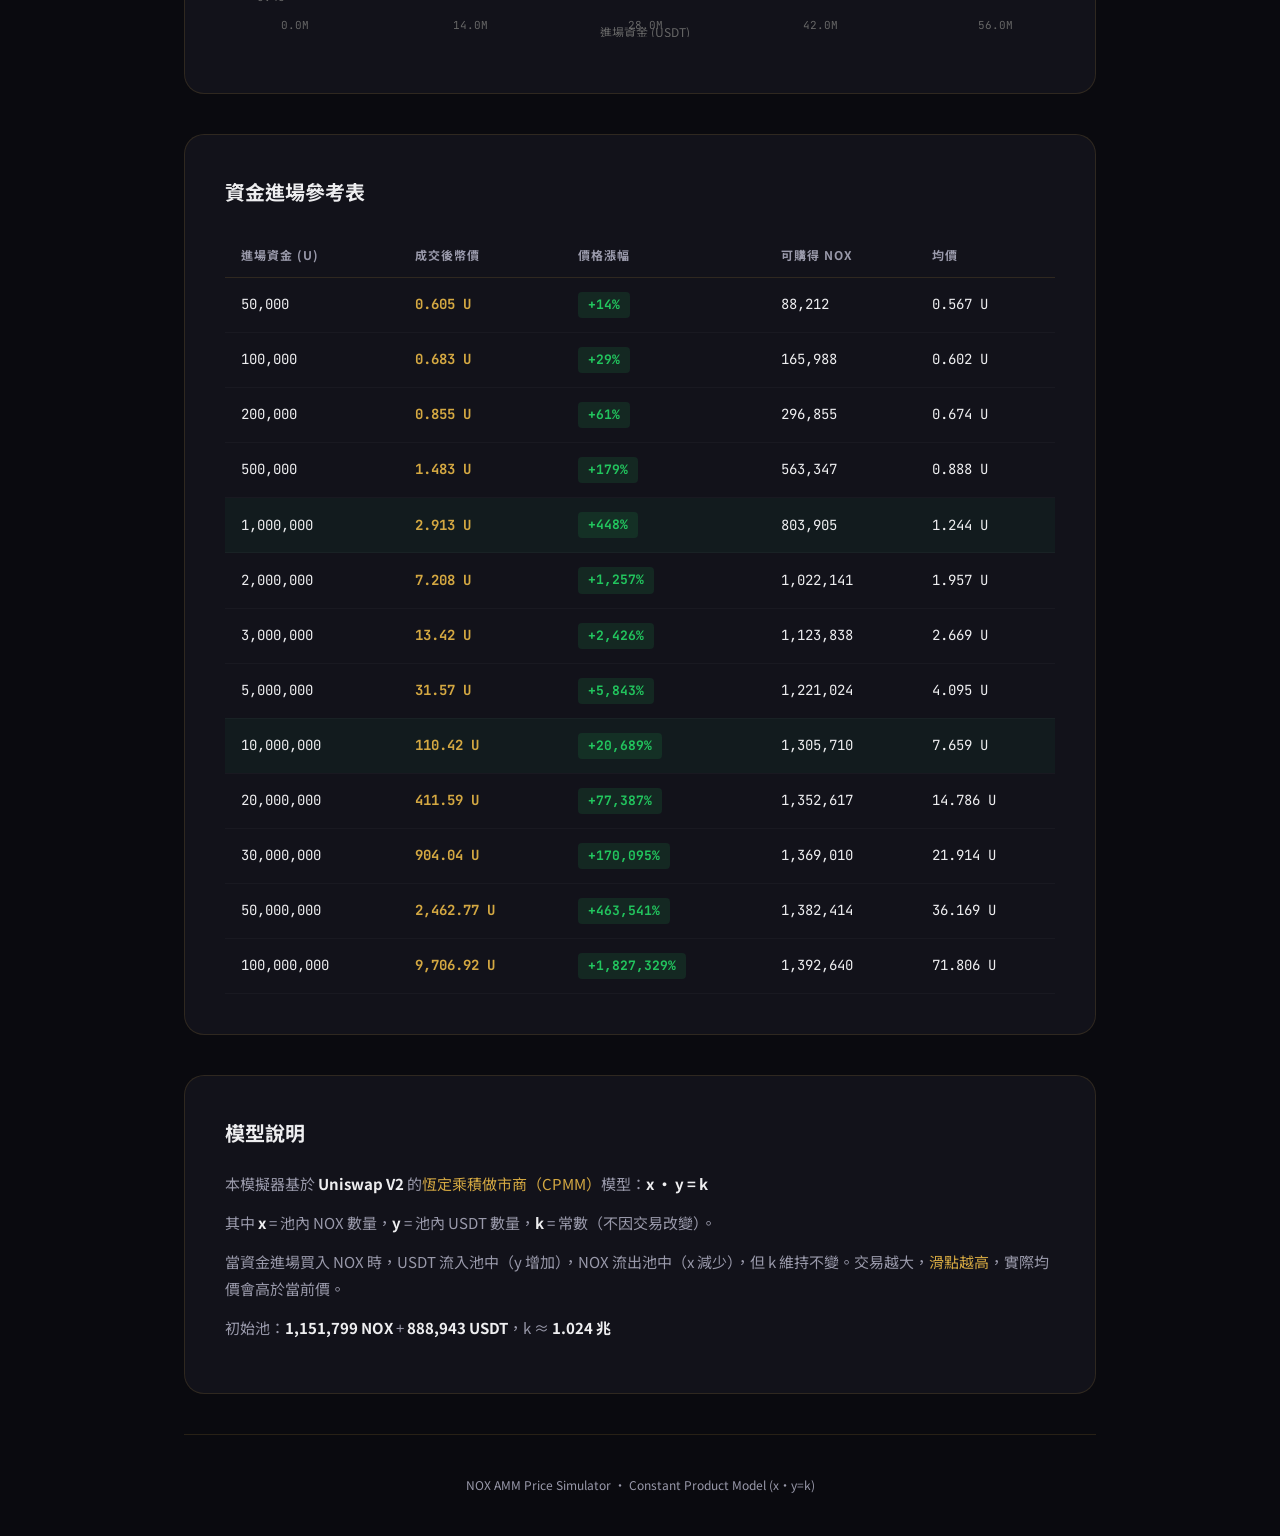
==== commit 22d2d19b: "fix(nox9): pool API endpoint + mobile layout R1: switch loadPoolData to /tokens?type=ERC-20 (returns" ====
--- a/amm.html
+++ b/amm.html
@@ -487,9 +487,18 @@
   @media (max-width: 480px) {
     .pool-state { grid-template-columns: 1fr 1fr; gap: 10px; }
     .pool-stat { padding: 14px; }
-    .pool-stat-value { font-size: 18px; }
-    .input-wrapper input { font-size: 20px; }
+    .pool-stat-value { font-size: 16px; word-break: break-all; }
+    .input-wrapper input { font-size: 20px; width: 100%; box-sizing: border-box; }
     .hero { padding: 40px 0 24px; }
+    .chart-container { height: 220px; }
+    .preset-btns { gap: 6px; }
+    .preset-btn { font-size: 12px; padding: 5px 10px; }
+    .ref-table th:nth-child(5), .ref-table td:nth-child(5) { display: none; }
+  }
+
+  .ref-table-wrapper {
+    overflow-x: auto;
+    -webkit-overflow-scrolling: touch;
   }
 
   /* Animations */
@@ -597,18 +606,20 @@
   <!-- Reference table -->
   <section class="ref-table-section fade-in">
     <h2>資金進場參考表</h2>
-    <table class="ref-table">
-      <thead>
-        <tr>
-          <th>進場資金 (U)</th>
-          <th>成交後幣價</th>
-          <th>價格漲幅</th>
-          <th>可購得 NOX</th>
-          <th>均價</th>
-        </tr>
-      </thead>
-      <tbody id="ref-tbody"></tbody>
-    </table>
+    <div class="ref-table-wrapper">
+      <table class="ref-table">
+        <thead>
+          <tr>
+            <th>進場資金 (U)</th>
+            <th>成交後幣價</th>
+            <th>價格漲幅</th>
+            <th>可購得 NOX</th>
+            <th>均價</th>
+          </tr>
+        </thead>
+        <tbody id="ref-tbody"></tbody>
+      </table>
+    </div>
   </section>
 
   <!-- Explanation -->
@@ -633,8 +644,8 @@
   const USDT_CA_POOL = '0xfd086bc7cd5c481dcc9c85ebe478a1c0b69fcbb9';
   const BS_API = 'https://arbitrum.blockscout.com/api/v2';
 
-  let INIT_NOX = 1151799;
-  let INIT_USDT = 888943;
+  let INIT_NOX = 1403019;
+  let INIT_USDT = 745254;
   let K = INIT_NOX * INIT_USDT;
   let INIT_PRICE = INIT_USDT / INIT_NOX;
 
@@ -653,11 +664,12 @@
 
   async function loadPoolData() {
     try {
-      const res = await fetch(`${BS_API}/addresses/${POOL_CA}/token-balances`);
+      const res = await fetch(`${BS_API}/addresses/${POOL_CA}/tokens?type=ERC-20`);
       if (!res.ok) throw new Error('http ' + res.status);
-      const balances = await res.json();
+      const data = await res.json();
+      const items = data.items || [];
       let gotNox = false, gotUsdt = false;
-      for (const b of balances) {
+      for (const b of items) {
         const addr = (b.token?.address || '').toLowerCase();
         if (addr === NOX_CA_POOL) {
           INIT_NOX = parseInt(b.value) / 1e18;
@@ -672,7 +684,7 @@
       INIT_PRICE = INIT_USDT / INIT_NOX;
       updatePoolCards();
     } catch (e) {
-      updatePoolCards('⚠ 使用快照值');
+      updatePoolCards('⚠ 使用快照值，API 無法連線');
     }
   }
 
